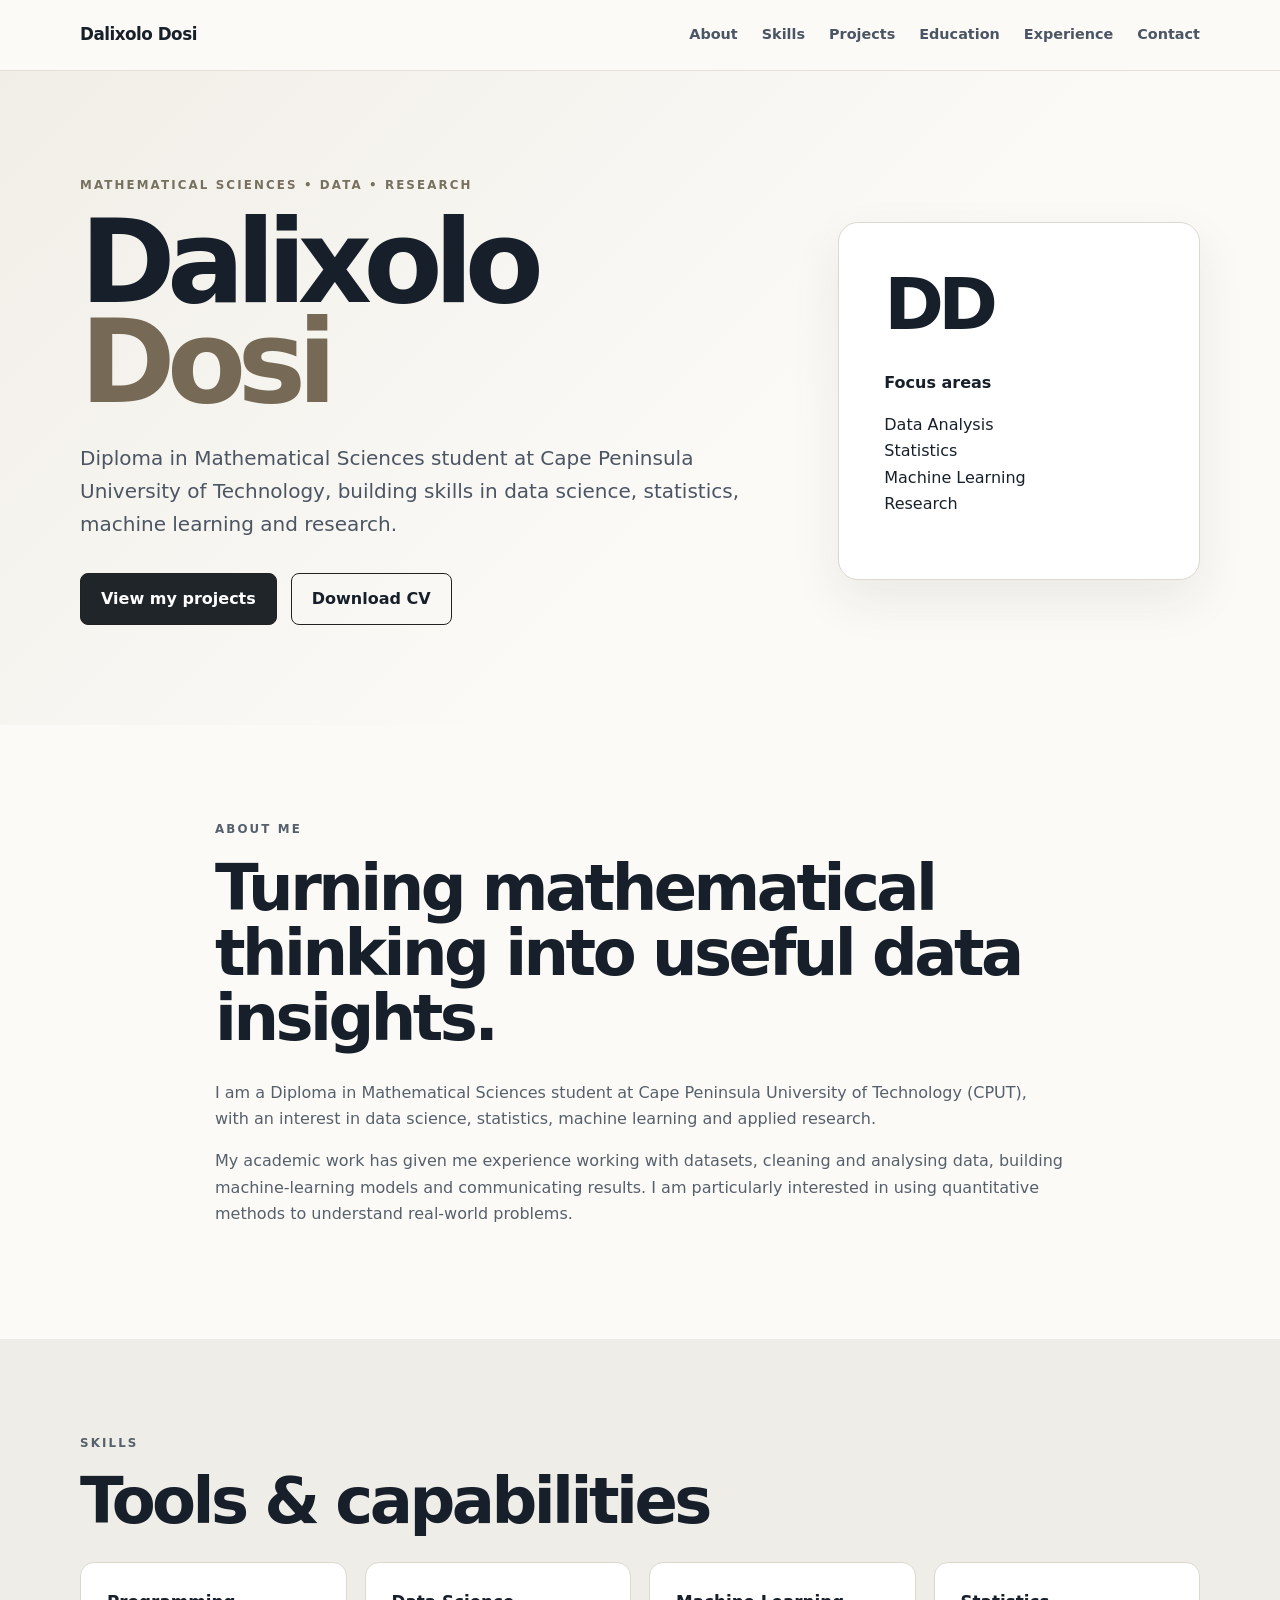
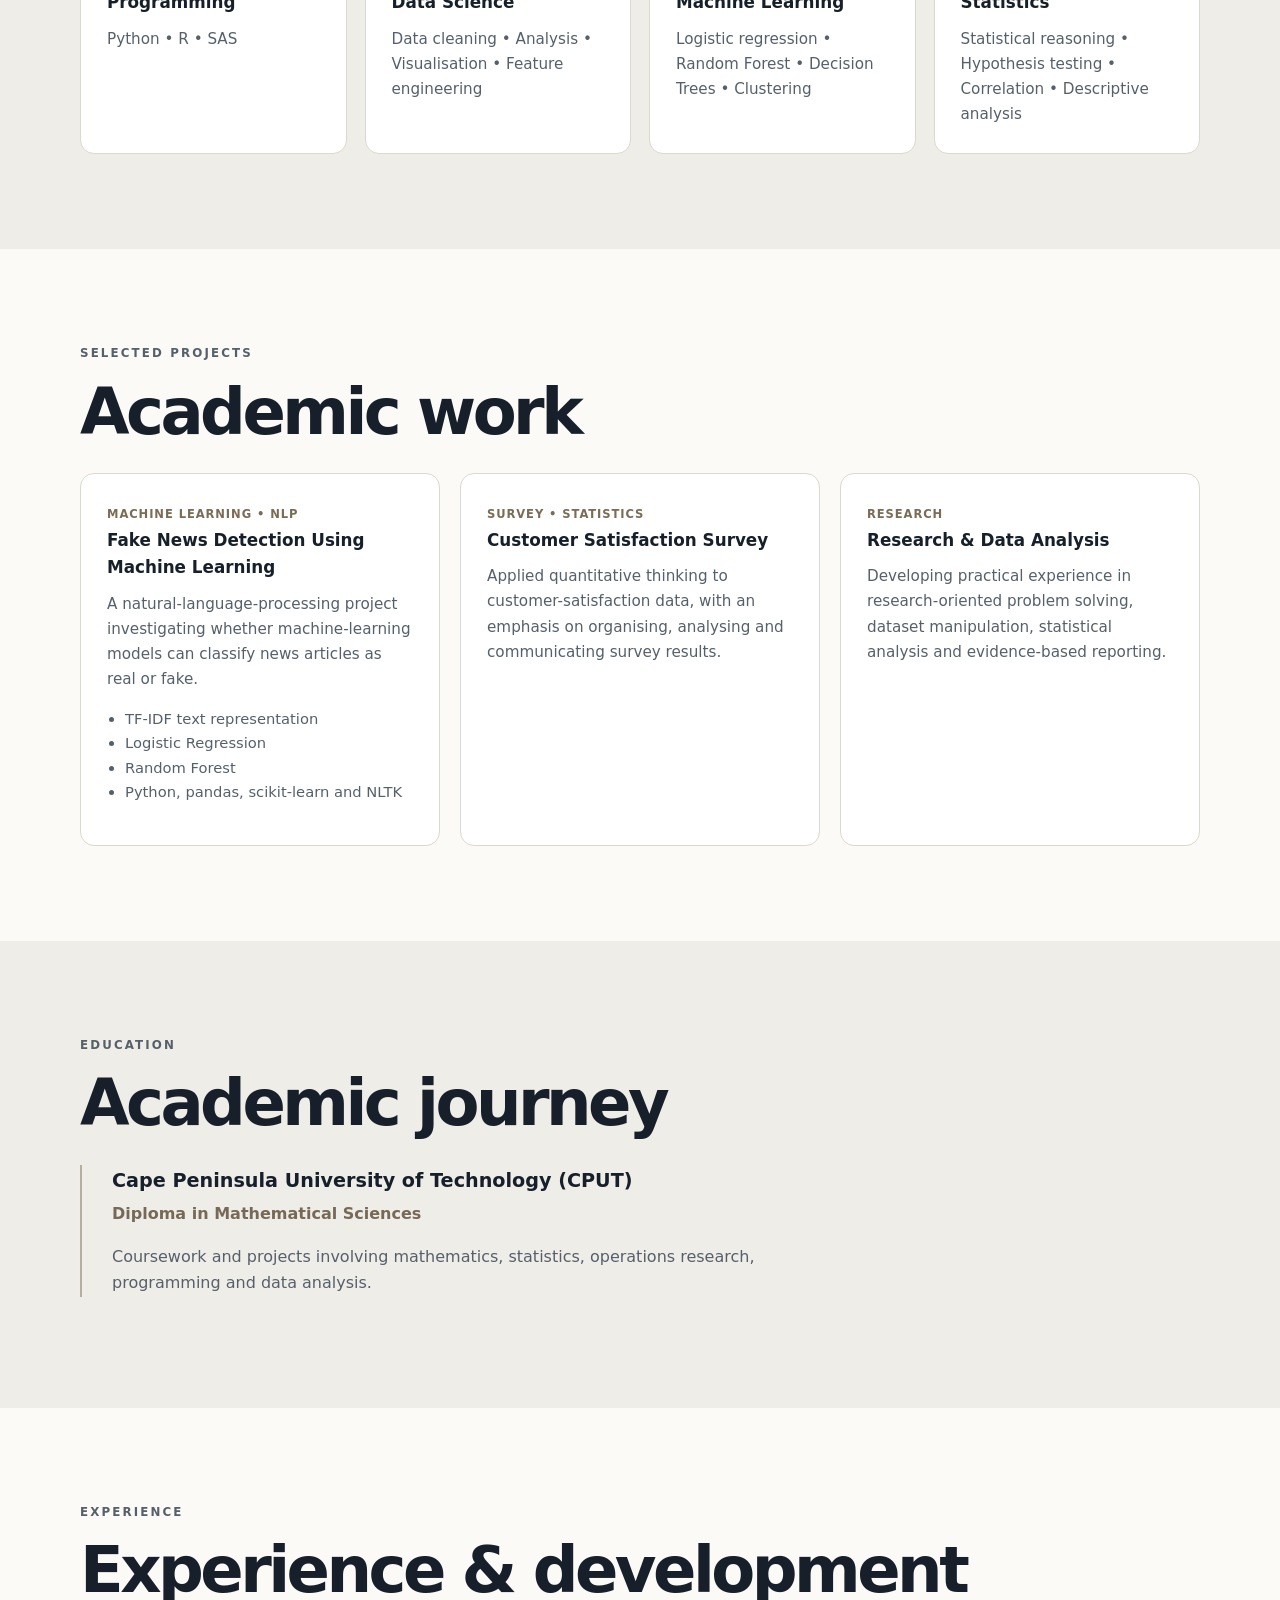
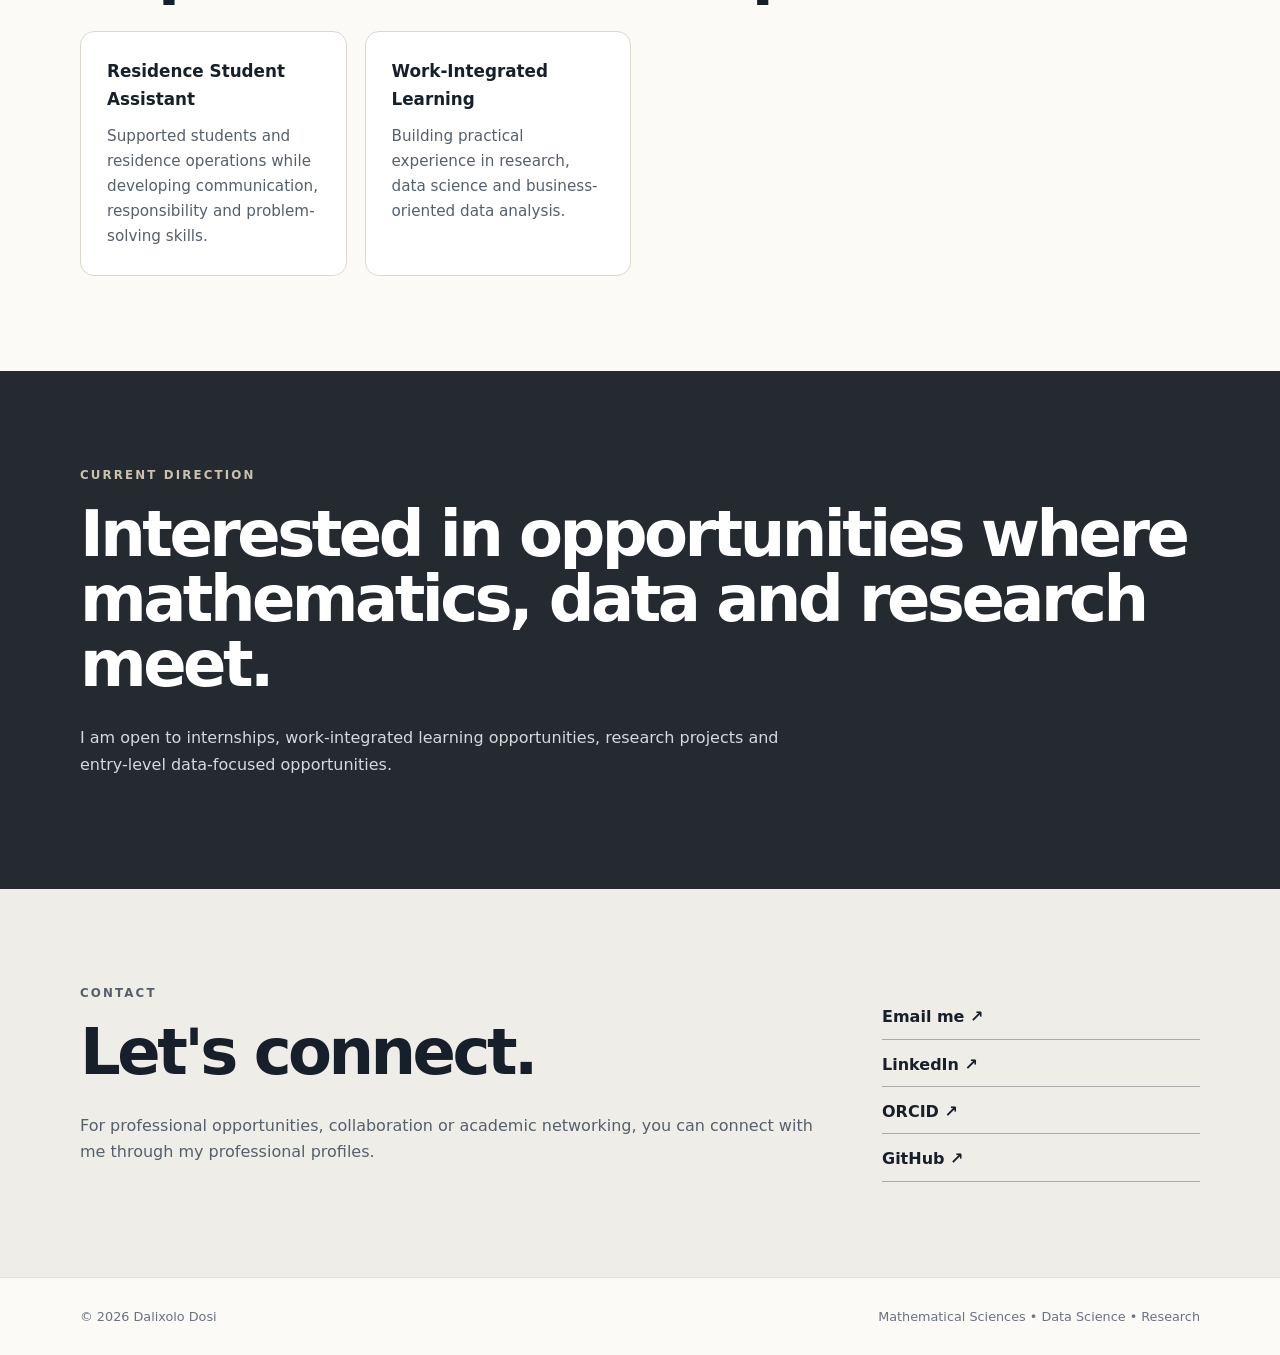
==== index.html @ bcb63d2c "Add files via upload" ====
<!DOCTYPE html>
<html lang="en">
<head>
  <meta charset="UTF-8">
  <meta name="viewport" content="width=device-width, initial-scale=1.0">
  <title>Dalixolo Dosi | Mathematical Sciences & Data Science</title>
  <meta name="description" content="Personal portfolio of Dalixolo Dosi, a Diploma in Mathematical Sciences student at CPUT interested in data science, statistics, machine learning and research.">
  <meta name="author" content="Dalixolo Dosi">
  <meta name="robots" content="index, follow">
  <meta property="og:title" content="Dalixolo Dosi | Mathematical Sciences & Data Science">
  <meta property="og:description" content="Academic and professional portfolio of Dalixolo Dosi.">
  <meta property="og:type" content="website">
  <link rel="stylesheet" href="style.css">
</head>
<body>
<header class="nav">
  <div class="container nav-inner">
    <a class="brand" href="#home">Dalixolo Dosi</a>
    <button class="menu" aria-label="Open menu">☰</button>
    <nav>
      <a href="#about">About</a>
      <a href="#skills">Skills</a>
      <a href="#projects">Projects</a>
      <a href="#education">Education</a>
      <a href="#experience">Experience</a>
      <a href="#contact">Contact</a>
    </nav>
  </div>
</header>

<main>
<section id="home" class="hero">
  <div class="container hero-grid">
    <div>
      <p class="eyebrow">MATHEMATICAL SCIENCES • DATA • RESEARCH</p>
      <h1>Dalixolo<br><span>Dosi</span></h1>
      <p class="lead">Diploma in Mathematical Sciences student at Cape Peninsula University of Technology, building skills in data science, statistics, machine learning and research.</p>
      <div class="buttons">
        <a class="button primary" href="#projects">View my projects</a>
        <a class="button secondary" href="Dalixolo_Dosi_CV.pdf" target="_blank">Download CV</a>
      </div>
    </div>
    <div class="hero-card">
      <div class="initials">DD</div>
      <p><strong>Focus areas</strong></p>
      <p>Data Analysis<br>Statistics<br>Machine Learning<br>Research</p>
    </div>
  </div>
</section>

<section id="about" class="section">
  <div class="container narrow">
    <p class="eyebrow">ABOUT ME</p>
    <h2>Turning mathematical thinking into useful data insights.</h2>
    <p>I am a Diploma in Mathematical Sciences student at Cape Peninsula University of Technology (CPUT), with an interest in data science, statistics, machine learning and applied research.</p>
    <p>My academic work has given me experience working with datasets, cleaning and analysing data, building machine-learning models and communicating results. I am particularly interested in using quantitative methods to understand real-world problems.</p>
  </div>
</section>

<section id="skills" class="section alt">
  <div class="container">
    <p class="eyebrow">SKILLS</p>
    <h2>Tools & capabilities</h2>
    <div class="cards">
      <article><h3>Programming</h3><p>Python • R • SAS</p></article>
      <article><h3>Data Science</h3><p>Data cleaning • Analysis • Visualisation • Feature engineering</p></article>
      <article><h3>Machine Learning</h3><p>Logistic regression • Random Forest • Decision Trees • Clustering</p></article>
      <article><h3>Statistics</h3><p>Statistical reasoning • Hypothesis testing • Correlation • Descriptive analysis</p></article>
    </div>
  </div>
</section>

<section id="projects" class="section">
  <div class="container">
    <p class="eyebrow">SELECTED PROJECTS</p>
    <h2>Academic work</h2>
    <div class="project-grid">
      <article class="project">
        <span class="tag">Machine Learning • NLP</span>
        <h3>Fake News Detection Using Machine Learning</h3>
        <p>A natural-language-processing project investigating whether machine-learning models can classify news articles as real or fake.</p>
        <ul>
          <li>TF-IDF text representation</li>
          <li>Logistic Regression</li>
          <li>Random Forest</li>
          <li>Python, pandas, scikit-learn and NLTK</li>
        </ul>
      </article>
      <article class="project">
        <span class="tag">Survey • Statistics</span>
        <h3>Customer Satisfaction Survey</h3>
        <p>Applied quantitative thinking to customer-satisfaction data, with an emphasis on organising, analysing and communicating survey results.</p>
      </article>
      <article class="project">
        <span class="tag">Research</span>
        <h3>Research & Data Analysis</h3>
        <p>Developing practical experience in research-oriented problem solving, dataset manipulation, statistical analysis and evidence-based reporting.</p>
      </article>
    </div>
  </div>
</section>

<section id="education" class="section alt">
  <div class="container">
    <p class="eyebrow">EDUCATION</p>
    <h2>Academic journey</h2>
    <div class="timeline">
      <div><strong>Cape Peninsula University of Technology (CPUT)</strong><span>Diploma in Mathematical Sciences</span><p>Coursework and projects involving mathematics, statistics, operations research, programming and data analysis.</p></div>
    </div>
  </div>
</section>

<section id="experience" class="section">
  <div class="container">
    <p class="eyebrow">EXPERIENCE</p>
    <h2>Experience & development</h2>
    <div class="cards">
      <article><h3>Residence Student Assistant</h3><p>Supported students and residence operations while developing communication, responsibility and problem-solving skills.</p></article>
      <article><h3>Work-Integrated Learning</h3><p>Building practical experience in research, data science and business-oriented data analysis.</p></article>
    </div>
  </div>
</section>

<section class="section callout">
  <div class="container">
    <p class="eyebrow">CURRENT DIRECTION</p>
    <h2>Interested in opportunities where mathematics, data and research meet.</h2>
    <p>I am open to internships, work-integrated learning opportunities, research projects and entry-level data-focused opportunities.</p>
  </div>
</section>

<section id="contact" class="section alt">
  <div class="container contact">
    <div>
      <p class="eyebrow">CONTACT</p>
      <h2>Let's connect.</h2>
      <p>For professional opportunities, collaboration or academic networking, you can connect with me through my professional profiles.</p>
    </div>
    <div class="links">
      <a href="mailto:dosidalixolo@gmail.com">Email me ↗</a>
      <a href="https://www.linkedin.com/in/dalixolo-dosi-97b254211" target="_blank" rel="noopener">LinkedIn ↗</a>
      <a href="https://orcid.org/0009-0009-9648-6730" target="_blank" rel="noopener">ORCID ↗</a>
      <a href="https://github.com/" target="_blank" rel="noopener">GitHub ↗</a>
    </div>
  </div>
</section>
</main>

<footer>
  <div class="container footer-inner">
    <span>© 2026 Dalixolo Dosi</span>
    <span>Mathematical Sciences • Data Science • Research</span>
  </div>
</footer>
<script>
  const menu = document.querySelector('.menu');
  const nav = document.querySelector('nav');
  menu.addEventListener('click', () => nav.classList.toggle('open'));
</script>
</body>
</html>
---- style.css ----
*{box-sizing:border-box}html{scroll-behavior:smooth}body{margin:0;font-family:Inter,ui-sans-serif,system-ui,-apple-system,BlinkMacSystemFont,"Segoe UI",sans-serif;color:#17202a;background:#fbfaf7;line-height:1.65}a{color:inherit}.container{width:min(1120px,92%);margin:auto}.narrow{max-width:850px;margin-left:auto;margin-right:auto}.nav{position:sticky;top:0;z-index:10;background:rgba(251,250,247,.92);backdrop-filter:blur(10px);border-bottom:1px solid #e5e0d7}.nav-inner{height:70px;display:flex;align-items:center;justify-content:space-between}.brand{text-decoration:none;font-weight:800;letter-spacing:-.03em;font-size:1.05rem}.nav nav{display:flex;gap:24px}.nav nav a{text-decoration:none;font-size:.9rem;font-weight:600;color:#4b5563}.nav nav a:hover{color:#111827}.menu{display:none;background:none;border:0;font-size:1.5rem}.hero{padding:105px 0 100px;background:linear-gradient(135deg,#f1eee7,#fbfaf7 60%)}.hero-grid{display:grid;grid-template-columns:1.5fr .8fr;gap:80px;align-items:center}.eyebrow{font-size:.74rem;letter-spacing:.18em;font-weight:800;color:#77705f;margin:0 0 16px}.hero h1{font-size:clamp(4rem,9vw,7.5rem);line-height:.87;letter-spacing:-.075em;margin:0 0 30px}.hero h1 span{color:#766a56}.lead{font-size:1.25rem;max-width:690px;color:#4b5563}.buttons{display:flex;gap:14px;margin-top:32px;flex-wrap:wrap}.button{display:inline-block;padding:12px 20px;border-radius:8px;text-decoration:none;font-weight:700;border:1px solid #222}.primary{background:#20252a;color:#fff}.secondary{background:transparent}.hero-card{background:#fff;border:1px solid #ddd8ce;border-radius:20px;padding:45px;box-shadow:0 20px 50px rgba(50,40,25,.08)}.initials{font-size:4.5rem;line-height:1;font-weight:900;letter-spacing:-.08em;margin-bottom:30px}.section{padding:95px 0}.alt{background:#efede8}.section h2{font-size:clamp(2.2rem,5vw,4rem);line-height:1.02;letter-spacing:-.055em;margin:0 0 28px}.section p{color:#56606b}.cards{display:grid;grid-template-columns:repeat(4,1fr);gap:18px}.cards article,.project{background:#fff;border:1px solid #ddd8ce;border-radius:14px;padding:26px}.cards h3,.project h3{margin:0 0 10px;font-size:1.05rem}.cards p,.project p{font-size:.95rem;margin:0}.project-grid{display:grid;grid-template-columns:repeat(3,1fr);gap:20px}.tag{font-size:.72rem;font-weight:800;letter-spacing:.08em;text-transform:uppercase;color:#7a6c55}.project ul{padding-left:18px;color:#56606b;font-size:.92rem}.timeline{border-left:2px solid #b8ae9d;padding-left:30px}.timeline div{max-width:700px}.timeline strong{display:block;font-size:1.2rem}.timeline span{display:block;color:#766a56;font-weight:700;margin:5px 0}.callout{background:#242a2f;color:white}.callout .eyebrow{color:#c9c0ae}.callout p{color:#d5d9dc;max-width:700px}.contact{display:grid;grid-template-columns:1.4fr .6fr;gap:60px;align-items:end}.links{display:flex;flex-direction:column;gap:12px}.links a{font-weight:800;text-decoration:none;border-bottom:1px solid #aaa;padding-bottom:8px}footer{padding:28px 0;border-top:1px solid #e5e0d7;color:#6b7280;font-size:.8rem}.footer-inner{display:flex;justify-content:space-between;gap:20px}.menu{cursor:pointer}@media(max-width:800px){.nav nav{display:none;position:absolute;left:0;right:0;top:70px;background:#fbfaf7;padding:18px 4%;border-bottom:1px solid #e5e0d7;flex-direction:column;gap:10px}.nav nav.open{display:flex}.menu{display:block}.hero{padding-top:70px}.hero-grid,.contact{grid-template-columns:1fr}.hero-card{display:none}.cards,.project-grid{grid-template-columns:1fr 1fr}.footer-inner{flex-direction:column}}@media(max-width:520px){.cards,.project-grid{grid-template-columns:1fr}.section{padding:70px 0}.hero h1{font-size:4rem}}
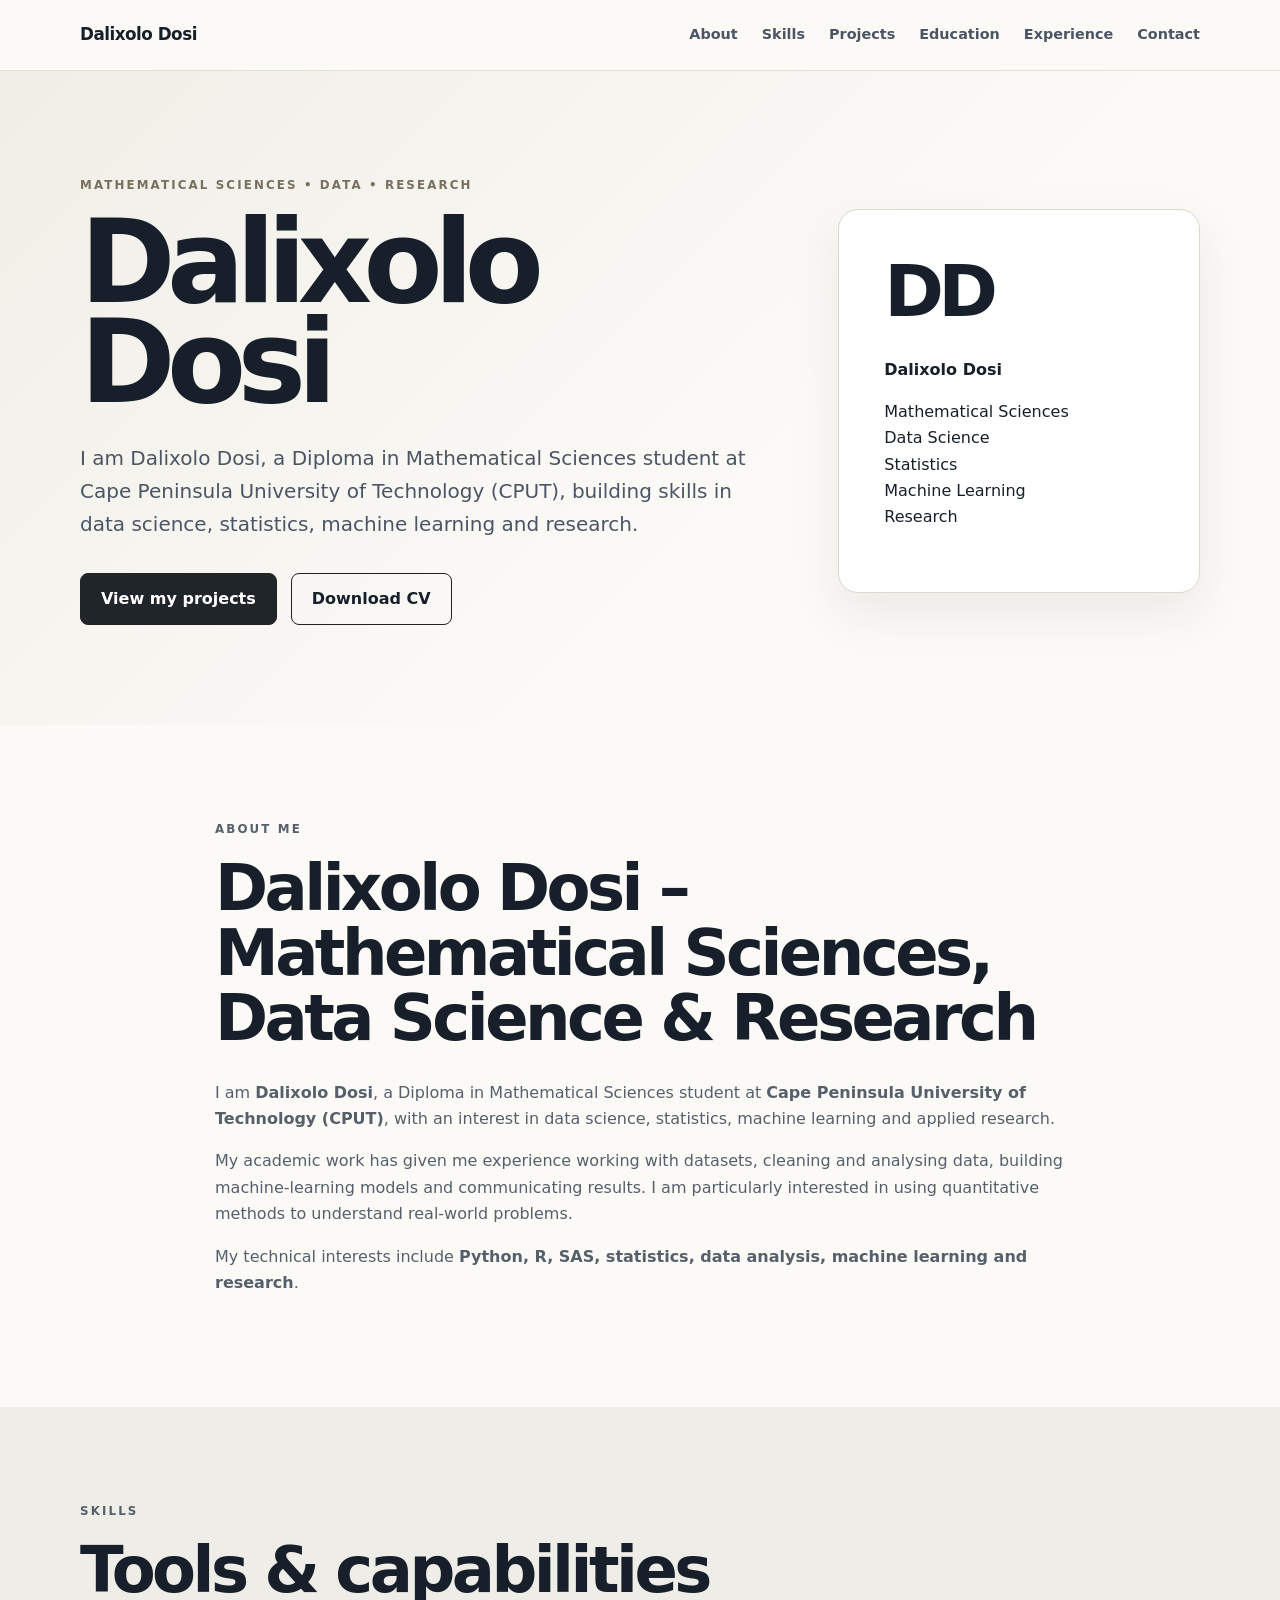
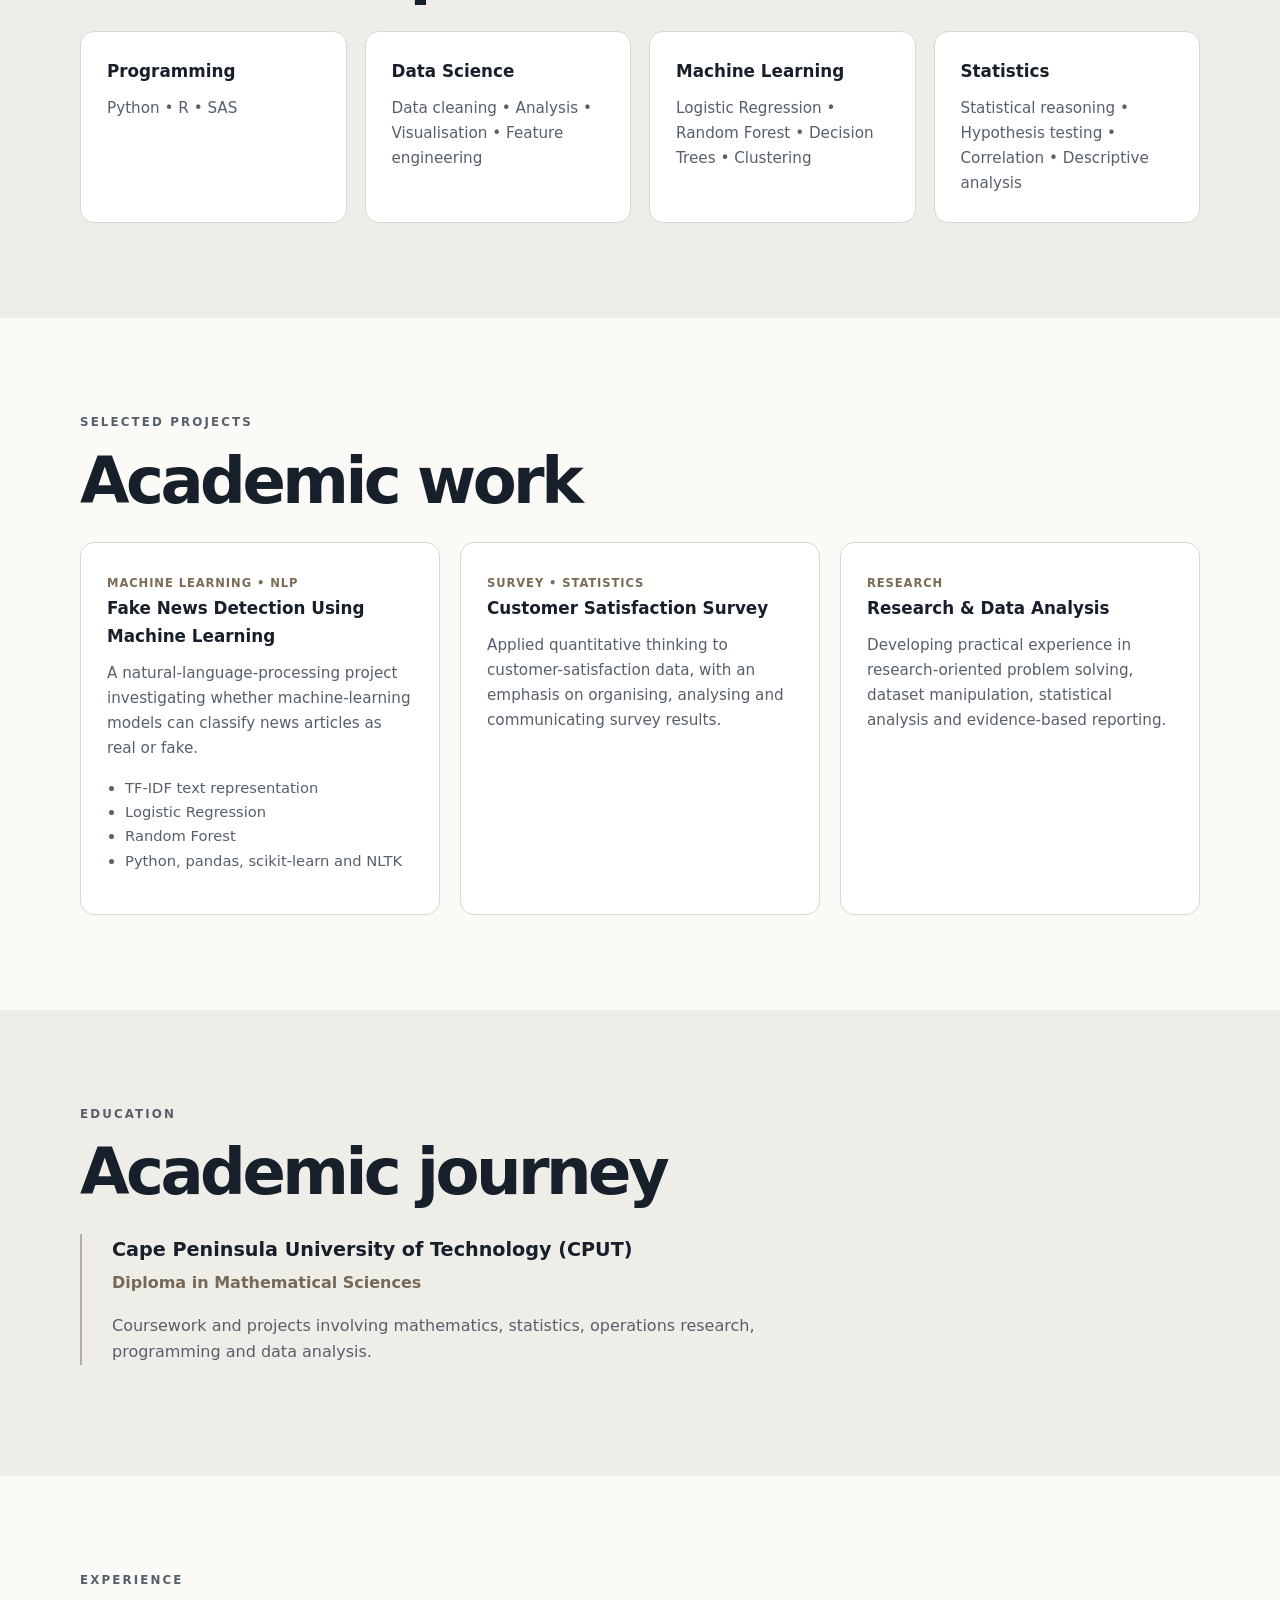
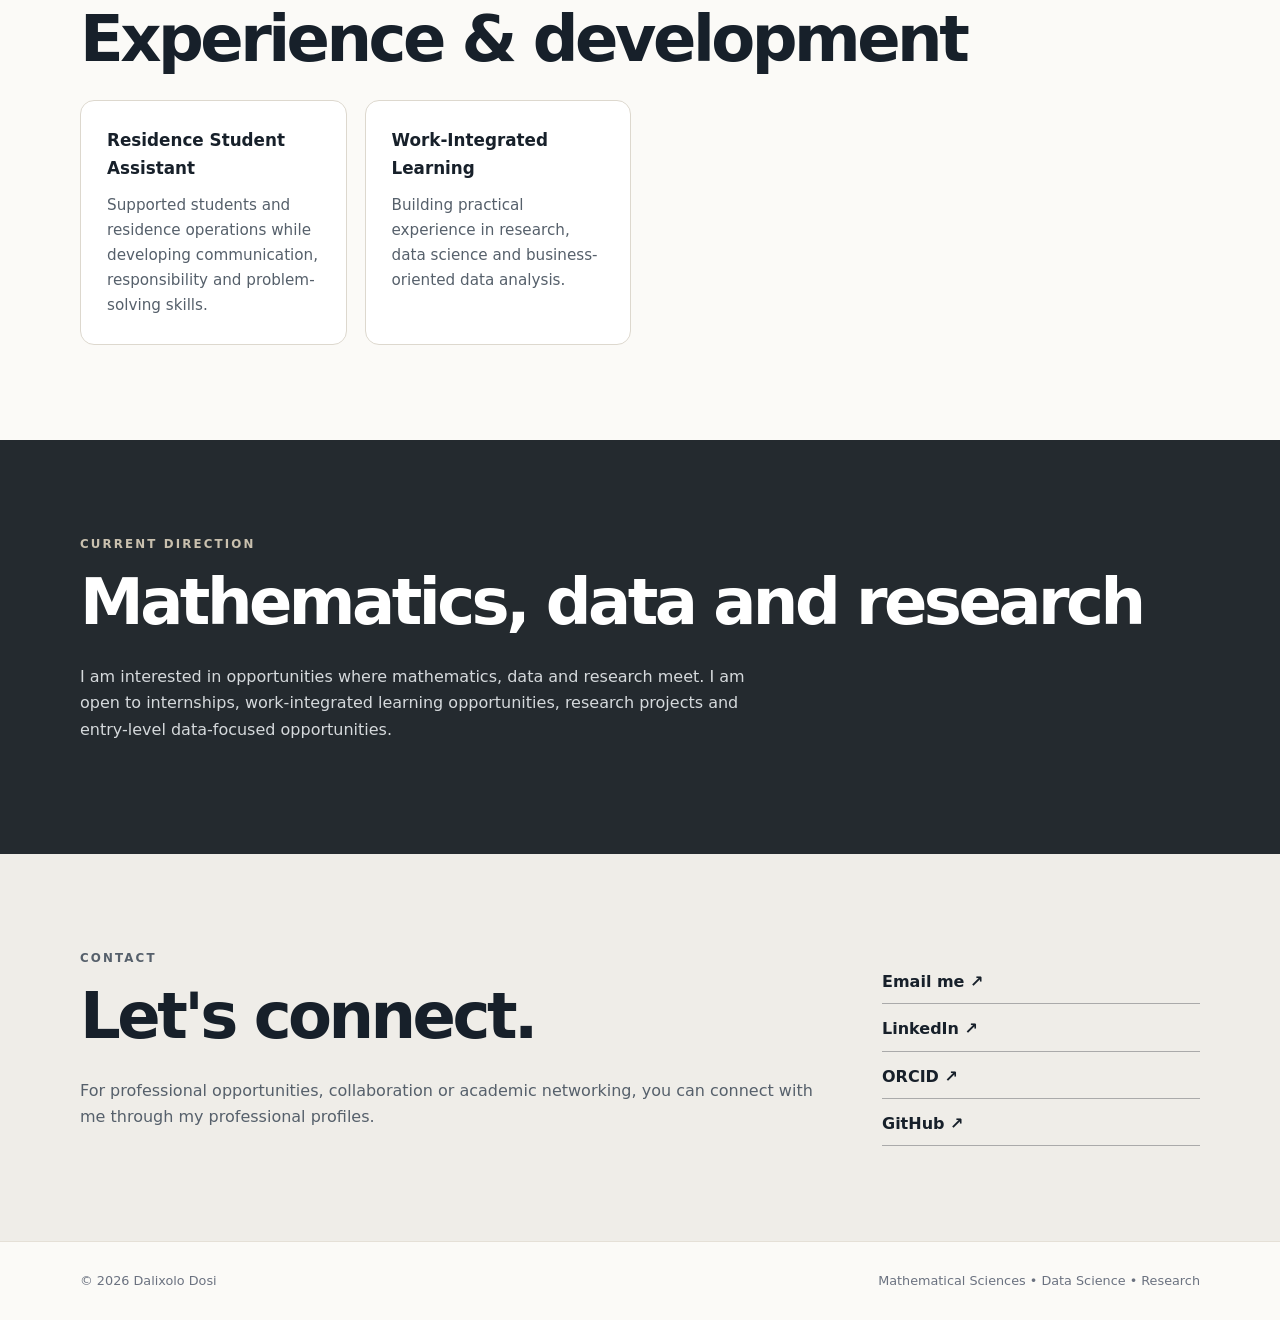
==== commit dfa292cd: "Update index.html" ====
--- a/index.html
+++ b/index.html
@@ -3,20 +3,74 @@
 <head>
   <meta charset="UTF-8">
   <meta name="viewport" content="width=device-width, initial-scale=1.0">
-  <title>Dalixolo Dosi | Mathematical Sciences & Data Science</title>
-  <meta name="description" content="Personal portfolio of Dalixolo Dosi, a Diploma in Mathematical Sciences student at CPUT interested in data science, statistics, machine learning and research.">
+
+  <title>Dalixolo Dosi | Mathematical Sciences Student | Data Science & Research</title>
+
+  <meta name="description" content="Dalixolo Dosi is a Mathematical Sciences student at Cape Peninsula University of Technology (CPUT), with interests and skills in data science, statistics, machine learning, Python, R, SAS and research.">
+
   <meta name="author" content="Dalixolo Dosi">
   <meta name="robots" content="index, follow">
-  <meta property="og:title" content="Dalixolo Dosi | Mathematical Sciences & Data Science">
-  <meta property="og:description" content="Academic and professional portfolio of Dalixolo Dosi.">
+
+  <link rel="canonical" href="https://dosidalixolo-jpg.github.io/dalixolodosi.github.io/">
+
+  <!-- Open Graph / Social Sharing -->
+  <meta property="og:title" content="Dalixolo Dosi | Mathematical Sciences Student">
+  <meta property="og:description" content="Official portfolio of Dalixolo Dosi, a Mathematical Sciences student at CPUT interested in Data Science, Statistics, Machine Learning and Research.">
   <meta property="og:type" content="website">
+  <meta property="og:url" content="https://dosidalixolo-jpg.github.io/dalixolodosi.github.io/">
+  <meta property="og:site_name" content="Dalixolo Dosi Portfolio">
+
+  <!-- Structured Data: Person -->
+  <script type="application/ld+json">
+  {
+    "@context": "https://schema.org",
+    "@type": "Person",
+    "name": "Dalixolo Dosi",
+    "url": "https://dosidalixolo-jpg.github.io/dalixolodosi.github.io/",
+    "email": "mailto:dosidalixolo@gmail.com",
+    "jobTitle": "Mathematical Sciences Student",
+    "description": "Mathematical Sciences student interested in Data Science, Statistics, Machine Learning and Research.",
+    "affiliation": {
+      "@type": "CollegeOrUniversity",
+      "name": "Cape Peninsula University of Technology",
+      "alternateName": "CPUT",
+      "url": "https://www.cput.ac.za/"
+    },
+    "sameAs": [
+      "https://www.linkedin.com/in/dalixolo-dosi-97b254211",
+      "https://orcid.org/0009-0009-9648-6730",
+      "https://github.com/dosidalixolo-jpg/"
+    ],
+    "knowsAbout": [
+      "Mathematical Sciences",
+      "Data Science",
+      "Statistics",
+      "Machine Learning",
+      "Python",
+      "R",
+      "SAS",
+      "Data Analysis",
+      "Research"
+    ]
+  }
+  </script>
+
   <link rel="stylesheet" href="style.css">
 </head>
+
 <body>
+
 <header class="nav">
   <div class="container nav-inner">
-    <a class="brand" href="#home">Dalixolo Dosi</a>
-    <button class="menu" aria-label="Open menu">☰</button>
+
+    <a class="brand" href="#home" aria-label="Dalixolo Dosi Home">
+      Dalixolo Dosi
+    </a>
+
+    <button class="menu" aria-label="Open menu">
+      ☰
+    </button>
+
     <nav>
       <a href="#about">About</a>
       <a href="#skills">Skills</a>
@@ -25,137 +79,502 @@
       <a href="#experience">Experience</a>
       <a href="#contact">Contact</a>
     </nav>
+
   </div>
 </header>
 
+
 <main>
+
+<!-- HOME -->
+
 <section id="home" class="hero">
+
   <div class="container hero-grid">
+
     <div>
-      <p class="eyebrow">MATHEMATICAL SCIENCES • DATA • RESEARCH</p>
-      <h1>Dalixolo<br><span>Dosi</span></h1>
-      <p class="lead">Diploma in Mathematical Sciences student at Cape Peninsula University of Technology, building skills in data science, statistics, machine learning and research.</p>
+
+      <p class="eyebrow">
+        MATHEMATICAL SCIENCES • DATA • RESEARCH
+      </p>
+
+      <h1>
+        Dalixolo Dosi
+      </h1>
+
+      <p class="lead">
+        I am Dalixolo Dosi, a Diploma in Mathematical Sciences student
+        at Cape Peninsula University of Technology (CPUT), building
+        skills in data science, statistics, machine learning and research.
+      </p>
+
       <div class="buttons">
-        <a class="button primary" href="#projects">View my projects</a>
-        <a class="button secondary" href="Dalixolo_Dosi_CV.pdf" target="_blank">Download CV</a>
+
+        <a class="button primary" href="#projects">
+          View my projects
+        </a>
+
+        <a
+          class="button secondary"
+          href="Dalixolo_Dosi_CV.pdf"
+          target="_blank"
+          rel="noopener">
+          Download CV
+        </a>
+
       </div>
-    </div>
+
+    </div>
+
+
     <div class="hero-card">
-      <div class="initials">DD</div>
-      <p><strong>Focus areas</strong></p>
-      <p>Data Analysis<br>Statistics<br>Machine Learning<br>Research</p>
-    </div>
-  </div>
-</section>
+
+      <div class="initials">
+        DD
+      </div>
+
+      <p>
+        <strong>Dalixolo Dosi</strong>
+      </p>
+
+      <p>
+        Mathematical Sciences<br>
+        Data Science<br>
+        Statistics<br>
+        Machine Learning<br>
+        Research
+      </p>
+
+    </div>
+
+  </div>
+
+</section>
+
+
+<!-- ABOUT -->
 
 <section id="about" class="section">
+
   <div class="container narrow">
-    <p class="eyebrow">ABOUT ME</p>
-    <h2>Turning mathematical thinking into useful data insights.</h2>
-    <p>I am a Diploma in Mathematical Sciences student at Cape Peninsula University of Technology (CPUT), with an interest in data science, statistics, machine learning and applied research.</p>
-    <p>My academic work has given me experience working with datasets, cleaning and analysing data, building machine-learning models and communicating results. I am particularly interested in using quantitative methods to understand real-world problems.</p>
-  </div>
-</section>
+
+    <p class="eyebrow">
+      ABOUT ME
+    </p>
+
+    <h2>
+      Dalixolo Dosi – Mathematical Sciences, Data Science & Research
+    </h2>
+
+    <p>
+      I am <strong>Dalixolo Dosi</strong>, a Diploma in Mathematical Sciences
+      student at <strong>Cape Peninsula University of Technology (CPUT)</strong>,
+      with an interest in data science, statistics, machine learning and
+      applied research.
+    </p>
+
+    <p>
+      My academic work has given me experience working with datasets,
+      cleaning and analysing data, building machine-learning models and
+      communicating results. I am particularly interested in using
+      quantitative methods to understand real-world problems.
+    </p>
+
+    <p>
+      My technical interests include <strong>Python, R, SAS, statistics,
+      data analysis, machine learning and research</strong>.
+    </p>
+
+  </div>
+
+</section>
+
+
+<!-- SKILLS -->
 
 <section id="skills" class="section alt">
+
   <div class="container">
-    <p class="eyebrow">SKILLS</p>
-    <h2>Tools & capabilities</h2>
+
+    <p class="eyebrow">
+      SKILLS
+    </p>
+
+    <h2>
+      Tools & capabilities
+    </h2>
+
     <div class="cards">
-      <article><h3>Programming</h3><p>Python • R • SAS</p></article>
-      <article><h3>Data Science</h3><p>Data cleaning • Analysis • Visualisation • Feature engineering</p></article>
-      <article><h3>Machine Learning</h3><p>Logistic regression • Random Forest • Decision Trees • Clustering</p></article>
-      <article><h3>Statistics</h3><p>Statistical reasoning • Hypothesis testing • Correlation • Descriptive analysis</p></article>
-    </div>
-  </div>
-</section>
+
+      <article>
+
+        <h3>
+          Programming
+        </h3>
+
+        <p>
+          Python • R • SAS
+        </p>
+
+      </article>
+
+
+      <article>
+
+        <h3>
+          Data Science
+        </h3>
+
+        <p>
+          Data cleaning • Analysis • Visualisation • Feature engineering
+        </p>
+
+      </article>
+
+
+      <article>
+
+        <h3>
+          Machine Learning
+        </h3>
+
+        <p>
+          Logistic Regression • Random Forest • Decision Trees • Clustering
+        </p>
+
+      </article>
+
+
+      <article>
+
+        <h3>
+          Statistics
+        </h3>
+
+        <p>
+          Statistical reasoning • Hypothesis testing • Correlation •
+          Descriptive analysis
+        </p>
+
+      </article>
+
+    </div>
+
+  </div>
+
+</section>
+
+
+<!-- PROJECTS -->
 
 <section id="projects" class="section">
+
   <div class="container">
-    <p class="eyebrow">SELECTED PROJECTS</p>
-    <h2>Academic work</h2>
+
+    <p class="eyebrow">
+      SELECTED PROJECTS
+    </p>
+
+    <h2>
+      Academic work
+    </h2>
+
     <div class="project-grid">
+
+
       <article class="project">
-        <span class="tag">Machine Learning • NLP</span>
-        <h3>Fake News Detection Using Machine Learning</h3>
-        <p>A natural-language-processing project investigating whether machine-learning models can classify news articles as real or fake.</p>
+
+        <span class="tag">
+          Machine Learning • NLP
+        </span>
+
+        <h3>
+          Fake News Detection Using Machine Learning
+        </h3>
+
+        <p>
+          A natural-language-processing project investigating whether
+          machine-learning models can classify news articles as real or fake.
+        </p>
+
         <ul>
-          <li>TF-IDF text representation</li>
-          <li>Logistic Regression</li>
-          <li>Random Forest</li>
-          <li>Python, pandas, scikit-learn and NLTK</li>
+
+          <li>
+            TF-IDF text representation
+          </li>
+
+          <li>
+            Logistic Regression
+          </li>
+
+          <li>
+            Random Forest
+          </li>
+
+          <li>
+            Python, pandas, scikit-learn and NLTK
+          </li>
+
         </ul>
-      </article>
+
+      </article>
+
+
       <article class="project">
-        <span class="tag">Survey • Statistics</span>
-        <h3>Customer Satisfaction Survey</h3>
-        <p>Applied quantitative thinking to customer-satisfaction data, with an emphasis on organising, analysing and communicating survey results.</p>
-      </article>
+
+        <span class="tag">
+          Survey • Statistics
+        </span>
+
+        <h3>
+          Customer Satisfaction Survey
+        </h3>
+
+        <p>
+          Applied quantitative thinking to customer-satisfaction data,
+          with an emphasis on organising, analysing and communicating
+          survey results.
+        </p>
+
+      </article>
+
+
       <article class="project">
-        <span class="tag">Research</span>
-        <h3>Research & Data Analysis</h3>
-        <p>Developing practical experience in research-oriented problem solving, dataset manipulation, statistical analysis and evidence-based reporting.</p>
-      </article>
-    </div>
-  </div>
-</section>
+
+        <span class="tag">
+          Research
+        </span>
+
+        <h3>
+          Research & Data Analysis
+        </h3>
+
+        <p>
+          Developing practical experience in research-oriented problem
+          solving, dataset manipulation, statistical analysis and
+          evidence-based reporting.
+        </p>
+
+      </article>
+
+    </div>
+
+  </div>
+
+</section>
+
+
+<!-- EDUCATION -->
 
 <section id="education" class="section alt">
+
   <div class="container">
-    <p class="eyebrow">EDUCATION</p>
-    <h2>Academic journey</h2>
+
+    <p class="eyebrow">
+      EDUCATION
+    </p>
+
+    <h2>
+      Academic journey
+    </h2>
+
     <div class="timeline">
-      <div><strong>Cape Peninsula University of Technology (CPUT)</strong><span>Diploma in Mathematical Sciences</span><p>Coursework and projects involving mathematics, statistics, operations research, programming and data analysis.</p></div>
-    </div>
-  </div>
-</section>
+
+      <div>
+
+        <strong>
+          Cape Peninsula University of Technology (CPUT)
+        </strong>
+
+        <span>
+          Diploma in Mathematical Sciences
+        </span>
+
+        <p>
+          Coursework and projects involving mathematics, statistics,
+          operations research, programming and data analysis.
+        </p>
+
+      </div>
+
+    </div>
+
+  </div>
+
+</section>
+
+
+<!-- EXPERIENCE -->
 
 <section id="experience" class="section">
+
   <div class="container">
-    <p class="eyebrow">EXPERIENCE</p>
-    <h2>Experience & development</h2>
+
+    <p class="eyebrow">
+      EXPERIENCE
+    </p>
+
+    <h2>
+      Experience & development
+    </h2>
+
     <div class="cards">
-      <article><h3>Residence Student Assistant</h3><p>Supported students and residence operations while developing communication, responsibility and problem-solving skills.</p></article>
-      <article><h3>Work-Integrated Learning</h3><p>Building practical experience in research, data science and business-oriented data analysis.</p></article>
-    </div>
-  </div>
-</section>
+
+      <article>
+
+        <h3>
+          Residence Student Assistant
+        </h3>
+
+        <p>
+          Supported students and residence operations while developing
+          communication, responsibility and problem-solving skills.
+        </p>
+
+      </article>
+
+
+      <article>
+
+        <h3>
+          Work-Integrated Learning
+        </h3>
+
+        <p>
+          Building practical experience in research, data science and
+          business-oriented data analysis.
+        </p>
+
+      </article>
+
+    </div>
+
+  </div>
+
+</section>
+
+
+<!-- CURRENT DIRECTION -->
 
 <section class="section callout">
+
   <div class="container">
-    <p class="eyebrow">CURRENT DIRECTION</p>
-    <h2>Interested in opportunities where mathematics, data and research meet.</h2>
-    <p>I am open to internships, work-integrated learning opportunities, research projects and entry-level data-focused opportunities.</p>
-  </div>
-</section>
+
+    <p class="eyebrow">
+      CURRENT DIRECTION
+    </p>
+
+    <h2>
+      Mathematics, data and research
+    </h2>
+
+    <p>
+      I am interested in opportunities where mathematics, data and
+      research meet. I am open to internships, work-integrated learning
+      opportunities, research projects and entry-level data-focused
+      opportunities.
+    </p>
+
+  </div>
+
+</section>
+
+
+<!-- CONTACT -->
 
 <section id="contact" class="section alt">
+
   <div class="container contact">
+
     <div>
-      <p class="eyebrow">CONTACT</p>
-      <h2>Let's connect.</h2>
-      <p>For professional opportunities, collaboration or academic networking, you can connect with me through my professional profiles.</p>
-    </div>
+
+      <p class="eyebrow">
+        CONTACT
+      </p>
+
+      <h2>
+        Let's connect.
+      </h2>
+
+      <p>
+        For professional opportunities, collaboration or academic
+        networking, you can connect with me through my professional profiles.
+      </p>
+
+    </div>
+
+
     <div class="links">
-      <a href="mailto:dosidalixolo@gmail.com">Email me ↗</a>
-      <a href="https://www.linkedin.com/in/dalixolo-dosi-97b254211" target="_blank" rel="noopener">LinkedIn ↗</a>
-      <a href="https://orcid.org/0009-0009-9648-6730" target="_blank" rel="noopener">ORCID ↗</a>
-      <a href="https://github.com/" target="_blank" rel="noopener">GitHub ↗</a>
-    </div>
-  </div>
-</section>
+
+      <a href="mailto:dosidalixolo@gmail.com">
+        Email me ↗
+      </a>
+
+
+      <a
+        href="https://www.linkedin.com/in/dalixolo-dosi-97b254211"
+        target="_blank"
+        rel="noopener">
+        LinkedIn ↗
+      </a>
+
+
+      <a
+        href="https://orcid.org/0009-0009-9648-6730"
+        target="_blank"
+        rel="noopener">
+        ORCID ↗
+      </a>
+
+
+      <a
+        href="https://github.com/dosidalixolo-jpg/"
+        target="_blank"
+        rel="noopener">
+        GitHub ↗
+      </a>
+
+    </div>
+
+  </div>
+
+</section>
+
 </main>
 
+
+<!-- FOOTER -->
+
 <footer>
+
   <div class="container footer-inner">
-    <span>© 2026 Dalixolo Dosi</span>
-    <span>Mathematical Sciences • Data Science • Research</span>
-  </div>
+
+    <span>
+      © 2026 Dalixolo Dosi
+    </span>
+
+    <span>
+      Mathematical Sciences • Data Science • Research
+    </span>
+
+  </div>
+
 </footer>
+
+
+<!-- MOBILE MENU -->
+
 <script>
+
   const menu = document.querySelector('.menu');
   const nav = document.querySelector('nav');
-  menu.addEventListener('click', () => nav.classList.toggle('open'));
+
+  menu.addEventListener('click', () => {
+    nav.classList.toggle('open');
+  });
+
 </script>
+
+
 </body>
-</html>+</html>
